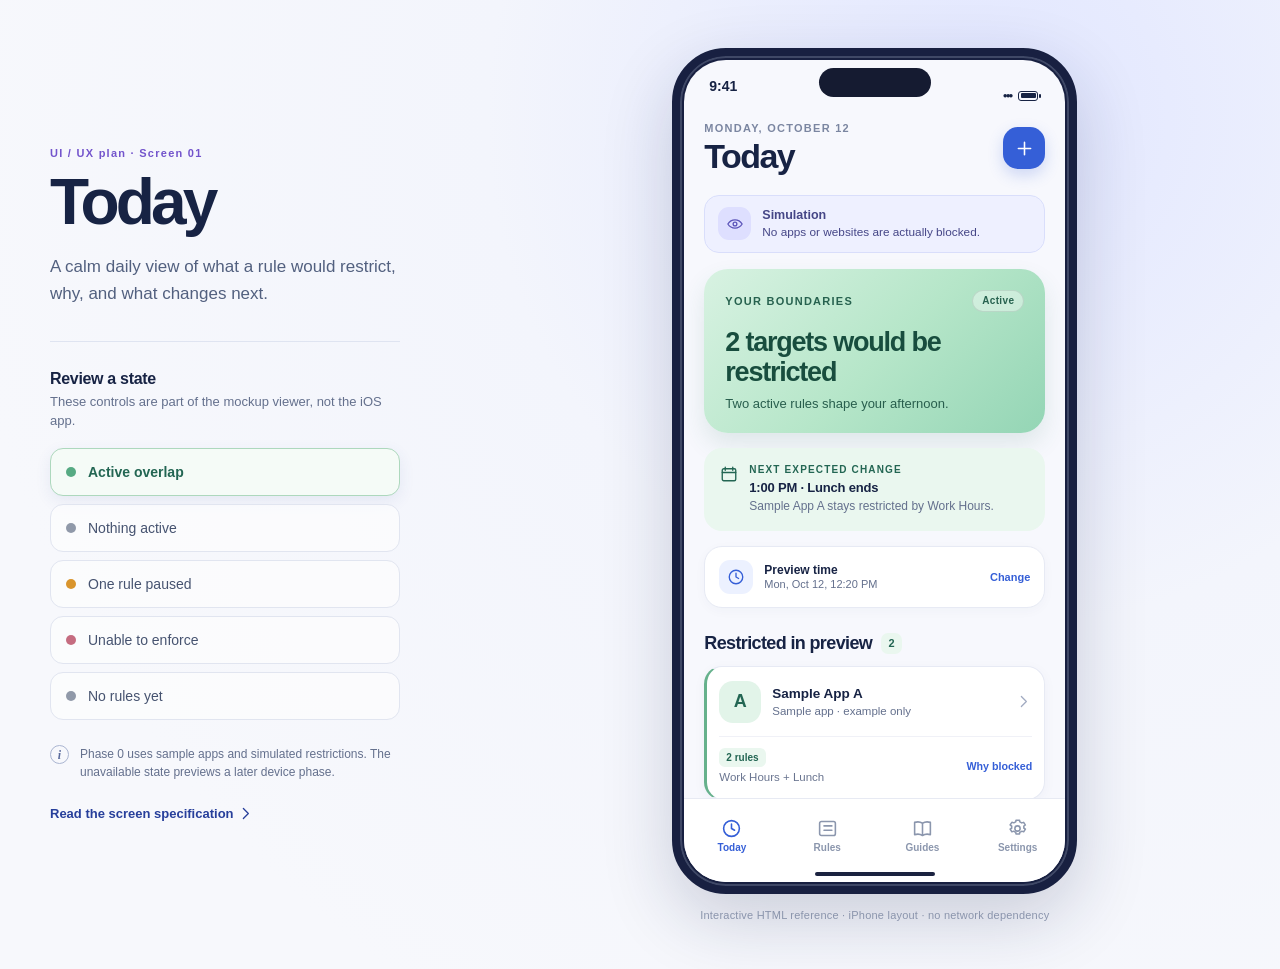
==== mockups/today/index.html @ e0b8168a "Add reusable UI mockup guide and Today prototype" ====
<!doctype html>
<html lang="en">
  <head>
    <meta charset="utf-8" />
    <meta name="viewport" content="width=device-width, initial-scale=1" />
    <meta name="theme-color" content="#eef2ff" />
    <title>Today · Yet Another Luddite App UI plan</title>
    <link rel="stylesheet" href="styles.css" />
    <script src="app.js" defer></script>
  </head>
  <body>
    <!-- SVG symbols are local so this design reference works without a network connection. -->
    <svg class="icon-library" xmlns="http://www.w3.org/2000/svg" aria-hidden="true">
      <symbol id="icon-eye" viewBox="0 0 24 24"><path d="M2.5 12s3.4-5.5 9.5-5.5 9.5 5.5 9.5 5.5-3.4 5.5-9.5 5.5S2.5 12 2.5 12Z"/><circle cx="12" cy="12" r="2.5"/></symbol>
      <symbol id="icon-clock" viewBox="0 0 24 24"><circle cx="12" cy="12" r="9"/><path d="M12 7v5l3.5 2"/></symbol>
      <symbol id="icon-arrow" viewBox="0 0 24 24"><path d="m9 5 7 7-7 7"/></symbol>
      <symbol id="icon-globe" viewBox="0 0 24 24"><circle cx="12" cy="12" r="9"/><path d="M3 12h18M12 3c2.5 2.5 3.8 5.5 3.8 9s-1.3 6.5-3.8 9c-2.5-2.5-3.8-5.5-3.8-9S9.5 5.5 12 3Z"/></symbol>
      <symbol id="icon-plus" viewBox="0 0 24 24"><path d="M12 5v14M5 12h14"/></symbol>
      <symbol id="icon-calendar" viewBox="0 0 24 24"><rect x="3" y="5" width="18" height="16" rx="2"/><path d="M7 3v4M17 3v4M3 10h18"/></symbol>
      <symbol id="icon-list" viewBox="0 0 24 24"><rect x="3" y="4" width="18" height="16" rx="2"/><path d="M8 9h9M8 14h9"/></symbol>
      <symbol id="icon-book" viewBox="0 0 24 24"><path d="M12 6c-2.5-1.7-5.6-2-9-1v14c3.4-1 6.5-.7 9 1 2.5-1.7 5.6-2 9-1V5c-3.4-1-6.5-.7-9 1ZM12 6v14"/></symbol>
      <symbol id="icon-settings" viewBox="0 0 24 24"><circle cx="12" cy="12" r="3"/><path d="M19.2 15.1 21 16.4l-2 3.4-2.1-.8a8 8 0 0 1-2.3 1.3l-.3 2.2h-4l-.3-2.2a8 8 0 0 1-2.3-1.3l-2.1.8-2-3.4 1.8-1.3a8 8 0 0 1 0-2.6L3.6 11l2-3.4 2.1.8a8 8 0 0 1 2.3-1.3L10.3 5h4l.3 2.2a8 8 0 0 1 2.3 1.3l2.1-.8 2 3.4-1.8 1.3a8 8 0 0 1 0 2.6Z" transform="translate(0 -2) scale(1 .9)"/></symbol>
      <symbol id="icon-alert" viewBox="0 0 24 24"><path d="M12 3 2.5 20h19L12 3Z"/><path d="M12 9v5M12 17.5h.01"/></symbol>
      <symbol id="icon-pause" viewBox="0 0 24 24"><rect x="6" y="5" width="4" height="14" rx="1"/><rect x="14" y="5" width="4" height="14" rx="1"/></symbol>
      <symbol id="icon-check" viewBox="0 0 24 24"><path d="m4 12 5 5L20 6"/></symbol>
    </svg>

    <main class="review-layout">
      <!-- Review controls are outside the app. They expose design states for discussion. -->
      <aside class="review-panel" aria-labelledby="review-title">
        <p class="eyebrow">UI / UX plan · Screen 01</p>
        <h1 id="review-title">Today</h1>
        <p class="review-intro">A calm daily view of what a rule would restrict, why, and what changes next.</p>

        <div class="review-divider"></div>
        <h2>Review a state</h2>
        <p class="review-help">These controls are part of the mockup viewer, not the iOS app.</p>
        <div class="scenario-list" role="group" aria-label="Today screen scenarios">
          <button class="scenario-button is-selected" type="button" data-scenario="overlap" aria-pressed="true"><span class="scenario-dot dot-overlap"></span><span>Active overlap</span></button>
          <button class="scenario-button" type="button" data-scenario="quiet" aria-pressed="false"><span class="scenario-dot dot-quiet"></span><span>Nothing active</span></button>
          <button class="scenario-button" type="button" data-scenario="paused" aria-pressed="false"><span class="scenario-dot dot-paused"></span><span>One rule paused</span></button>
          <button class="scenario-button" type="button" data-scenario="unavailable" aria-pressed="false"><span class="scenario-dot dot-unavailable"></span><span>Unable to enforce</span></button>
          <button class="scenario-button" type="button" data-scenario="no-rules" aria-pressed="false"><span class="scenario-dot dot-empty"></span><span>No rules yet</span></button>
        </div>

        <div class="review-note">
          <span class="note-mark">i</span>
          <p>Phase 0 uses sample apps and simulated restrictions. The unavailable state previews a later device phase.</p>
        </div>
        <a class="spec-link" href="README.md">Read the screen specification <svg class="icon icon-small"><use href="#icon-arrow" /></svg></a>
      </aside>

      <div class="device-stage">
        <div class="device" aria-label="Interactive iPhone sized mockup of the Today screen">
          <div class="device-screen">
            <div class="status-bar" aria-hidden="true"><span>9:41</span><span class="dynamic-island"></span><span class="status-icons">●●● <span class="battery"></span></span></div>
            <div class="app-scroll">
              <header class="app-header">
                <div>
                  <p class="app-overline" id="today-date">MONDAY, OCTOBER 12</p>
                  <h2>Today</h2>
                </div>
                <button class="icon-button add-button" type="button" id="add-rule-button" aria-label="Add rule"><svg class="icon"><use href="#icon-plus" /></svg></button>
              </header>

              <div class="simulation-banner" role="note">
                <span class="banner-icon"><svg class="icon"><use href="#icon-eye" /></svg></span>
                <p><strong>Simulation</strong><br />No apps or websites are actually blocked.</p>
              </div>

              <section class="summary-card" id="summary" aria-labelledby="summary-title">
                <div class="summary-topline"><span class="summary-kicker">YOUR BOUNDARIES</span><span class="summary-status" id="summary-status"></span></div>
                <h3 id="summary-title"></h3>
                <p id="summary-description"></p>
              </section>

              <section class="next-card" id="next-change" aria-labelledby="next-title">
                <span class="next-icon"><svg class="icon"><use id="next-icon-use" href="#icon-calendar" /></svg></span>
                <div><p class="next-label" id="next-label">NEXT EXPECTED CHANGE</p><h3 id="next-title"></h3><p id="next-description"></p></div>
              </section>

              <details class="preview-control" id="preview-control">
                <summary>
                  <span class="preview-icon"><svg class="icon"><use href="#icon-clock" /></svg></span>
                  <span class="preview-copy"><strong>Preview time</strong><small id="preview-time-label"></small></span>
                  <span class="preview-change">Change</span>
                </summary>
                <div class="preview-expanded">
                  <label for="preview-datetime">See how your rules look at another time</label>
                  <input id="preview-datetime" type="datetime-local" value="2026-10-12T12:20" />
                  <button id="reset-preview" type="button">Reset to demo time</button>
                </div>
              </details>

              <section class="targets-section" aria-labelledby="targets-title">
                <div class="section-heading"><h3 id="targets-title">Restricted in preview</h3><span class="section-count" id="target-count">0</span></div>
                <div id="target-list" class="target-list"></div>
              </section>
            </div>

            <nav class="tab-bar" aria-label="Primary navigation">
              <button class="tab is-current" type="button" aria-current="page"><svg class="icon"><use href="#icon-clock" /></svg><span>Today</span></button>
              <button class="tab" type="button" data-future-tab="Rules"><svg class="icon"><use href="#icon-list" /></svg><span>Rules</span></button>
              <button class="tab" type="button" data-future-tab="Guides"><svg class="icon"><use href="#icon-book" /></svg><span>Guides</span></button>
              <button class="tab" type="button" data-future-tab="Settings"><svg class="icon"><use href="#icon-settings" /></svg><span>Settings</span></button>
            </nav>
            <div class="home-indicator" aria-hidden="true"></div>
            <div class="prototype-toast" id="prototype-toast" role="status" aria-live="polite"></div>
          </div>
        </div>
        <p class="stage-caption">Interactive HTML reference · iPhone layout · no network dependency</p>
      </div>
    </main>
  </body>
</html>
---- mockups/today/styles.css ----
/* Today screen visual plan. Tokens here are the handoff values for SwiftUI assets. */
:root {
  --ink: #172344;
  --muted: #64708d;
  --blue: #355fd7;
  --blue-deep: #273f9b;
  --purple: #7354cc;
  --purple-deep: #4b3b92;
  --lavender: #eef0ff;
  --canvas: #f7f8fd;
  --line: #e7eaf4;
  --white: #fff;
  --active: #347e68;
  --active-deep: #236653;
  --active-wash: #eaf7ef;
  --paused: #97560c;
  --paused-wash: #fff0d3;
  --inactive: #5e687c;
  --inactive-wash: #e7eaf0;
  --error: #a1465b;
  --error-wash: #fcecf0;
  --shadow: 0 18px 55px rgb(36 53 111 / 9%);
  --radius-large: 24px;
  --radius-medium: 18px;
}

* { box-sizing: border-box; }
html { font-family: -apple-system, BlinkMacSystemFont, "SF Pro Text", "Segoe UI", sans-serif; color: var(--ink); }
body { margin: 0; background: radial-gradient(circle at 78% 12%, #e1e6ff 0, #f3f5fc 39%, #f7f8fc 80%); }
button, input { font: inherit; }
button { cursor: pointer; }
button:focus-visible, input:focus-visible, summary:focus-visible, a:focus-visible { outline: 3px solid #88a5ff; outline-offset: 3px; }
.icon-library { position: absolute; width: 0; height: 0; overflow: hidden; }
.icon { width: 21px; height: 21px; fill: none; stroke: currentColor; stroke-linecap: round; stroke-linejoin: round; stroke-width: 1.8; flex: none; }
.icon-small { width: 17px; height: 17px; }

/* The viewer shell is deliberately separate from the app screen. */
.review-layout { min-height: 100vh; display: grid; grid-template-columns: minmax(285px, 380px) minmax(420px, 1fr); gap: clamp(40px, 7vw, 120px); align-items: center; width: min(1180px, calc(100% - 64px)); margin: 0 auto; padding: 48px 0; }
.review-panel { max-width: 350px; align-self: center; }
.eyebrow, .app-overline, .summary-kicker, .next-label { font-size: 11px; letter-spacing: .115em; font-weight: 800; }
.eyebrow { color: var(--purple); margin: 0 0 11px; }
.review-panel h1 { font-size: clamp(42px, 5vw, 64px); letter-spacing: -.06em; line-height: 1; margin: 0 0 20px; }
.review-intro { font-size: 17px; line-height: 1.55; color: #52607f; margin: 0; }
.review-divider { height: 1px; background: #dfe4f1; margin: 34px 0 28px; }
.review-panel h2 { font-size: 16px; letter-spacing: -.02em; margin: 0 0 5px; }
.review-help { color: var(--muted); font-size: 13px; line-height: 1.45; margin: 0 0 17px; }
.scenario-list { display: grid; gap: 8px; }
.scenario-button { border: 1px solid #e1e5f0; background: rgb(255 255 255 / 60%); color: #465370; border-radius: 13px; display: flex; align-items: center; gap: 12px; min-height: 48px; padding: 0 15px; font-size: 14px; text-align: left; transition: background .2s, border-color .2s, transform .2s; }
.scenario-button:hover { transform: translateX(2px); background: white; }
.scenario-button.is-selected { color: var(--active-deep); border-color: #add8bd; background: #f5fbf7; box-shadow: 0 5px 16px rgb(58 82 160 / 9%); font-weight: 700; }
.scenario-button.is-selected[data-scenario="paused"] { color: #74430e; border-color: #eec57d; background: #fff9ed; }
.scenario-button.is-selected[data-scenario="quiet"], .scenario-button.is-selected[data-scenario="no-rules"] { color: #4c586c; border-color: #c8cfda; background: #f4f5f7; }
.scenario-button.is-selected[data-scenario="unavailable"] { color: var(--error); border-color: #e4b5bf; background: #fdf5f6; }
.scenario-dot { width: 10px; height: 10px; border-radius: 100%; background: #56aa83; }
.dot-quiet, .dot-empty { background: #9099a9; }.dot-paused { background: #d9952d; }.dot-unavailable { background: #c56c80; }
.review-note { display: flex; align-items: flex-start; gap: 11px; margin-top: 25px; color: var(--muted); font-size: 12px; line-height: 1.5; }
.review-note p { margin: 0; }
.note-mark { border: 1px solid #aab5d1; color: #5a6b9c; border-radius: 100%; flex: none; width: 19px; height: 19px; display: inline-grid; place-items: center; font-weight: 700; font-family: Georgia, serif; font-style: italic; }
.spec-link { display: inline-flex; align-items: center; gap: 3px; margin-top: 24px; text-decoration: none; color: var(--blue-deep); font-size: 13px; font-weight: 700; }
.spec-link:hover { text-decoration: underline; }

/* Device frame is presentation only; .device-screen corresponds to the app canvas. */
.device-stage { display: grid; justify-items: center; }
.device { background: #182041; border: 8px solid #182041; border-radius: 54px; width: 405px; height: 846px; box-shadow: 0 25px 70px rgb(22 32 77 / 19%), inset 0 0 0 2px #3f4866; padding: 4px; }
.device-screen { position: relative; display: flex; flex-direction: column; overflow: hidden; width: 100%; height: 100%; border-radius: 42px; background: var(--canvas); }
.status-bar { height: 55px; padding: 16px 25px 0; display: flex; justify-content: space-between; font-size: 14px; font-weight: 750; line-height: 20px; position: relative; flex: none; }
.dynamic-island { position: absolute; width: 112px; height: 29px; background: #151b31; border-radius: 20px; left: 50%; top: 8px; transform: translateX(-50%); }
.status-icons { display: flex; align-items: center; letter-spacing: -2px; font-size: 8px; padding-right: 2px; }
.battery { border: 1.5px solid currentColor; width: 20px; height: 10px; border-radius: 3px; margin-left: 7px; position: relative; display: inline-block; }
.battery::before { content: ""; position: absolute; inset: 1.5px; background: currentColor; border-radius: 1px; }
.battery::after { content: ""; position: absolute; width: 2px; height: 4px; right: -4px; top: 2px; background: currentColor; border-radius: 1px; }
.app-scroll { overflow-y: auto; flex: 1; scrollbar-width: none; padding: 7px 20px 28px; }
.app-scroll::-webkit-scrollbar { display: none; }
.app-header { display: flex; align-items: center; justify-content: space-between; margin-bottom: 21px; }
.app-overline { color: #7b86a1; margin: 0 0 4px; }
.app-header h2 { margin: 0; font-size: 34px; letter-spacing: -.045em; line-height: 1.06; }
.icon-button { border: 0; display: inline-grid; place-items: center; }
.add-button { color: white; width: 42px; height: 42px; background: var(--blue); border-radius: 15px; box-shadow: 0 6px 15px rgb(53 95 215 / 22%); }
.add-button:hover { background: var(--blue-deep); }
.simulation-banner { display: flex; align-items: center; gap: 11px; padding: 11px 13px; border: 1px solid #d9defb; background: #eef0ff; border-radius: 15px; margin-bottom: 16px; color: #454687; }
.banner-icon { display: inline-grid; place-items: center; flex: none; width: 33px; height: 33px; border-radius: 11px; background: #dedfff; color: #5c55ba; }
.banner-icon .icon { width: 18px; height: 18px; }
.simulation-banner p { font-size: 11.8px; line-height: 1.35; margin: 0; }
.simulation-banner strong { display: inline-block; margin-bottom: 1px; font-size: 12.5px; }

.summary-card { --summary-secondary: #285e4d; --summary-top: #27624f; color: #184d3e; background: linear-gradient(135deg, #d8f2e2 0%, #b6e6c9 52%, #94d5b5 100%); padding: 21px 21px 20px; border-radius: var(--radius-large); box-shadow: 0 12px 24px rgb(53 118 89 / 12%); min-height: 160px; }
.summary-topline { display: flex; justify-content: space-between; align-items: center; gap: 10px; color: var(--summary-top); }
.summary-status { color: inherit; background: rgb(255 255 255 / 40%); border: 1px solid rgb(57 83 70 / 14%); border-radius: 999px; padding: 5px 9px; font-size: 10px; line-height: 1; font-weight: 800; letter-spacing: .035em; }
.summary-card h3 { font-size: 27px; line-height: 1.12; letter-spacing: -.045em; margin: 15px 0 8px; max-width: 265px; }
.summary-card p { font-size: 13px; line-height: 1.35; color: var(--summary-secondary); margin: 0; max-width: 270px; }
.summary-card[data-tone="paused"] { --summary-secondary: #624319; --summary-top: #6d4718; color: #4e3617; background: linear-gradient(135deg, #ffe4ae, #f1bc58); box-shadow: 0 12px 24px rgb(149 102 38 / 14%); }
.summary-card[data-tone="inactive"] { --summary-secondary: #4f5c6e; --summary-top: #596478; color: #2f3a4b; background: linear-gradient(135deg, #edf0f5, #d8dee8); box-shadow: 0 12px 24px rgb(69 79 102 / 8%); }
.summary-card[data-tone="error"] { --summary-secondary: #753746; --summary-top: #82384a; color: #642a39; background: linear-gradient(135deg, #f9dce1, #f2c0ca 52%, #e9a3b2); box-shadow: 0 12px 24px rgb(153 75 94 / 14%); }
.summary-card[data-tone="paused"] .summary-status, .summary-card[data-tone="inactive"] .summary-status { background: rgb(255 255 255 / 40%); border-color: rgb(73 64 52 / 13%); }

.preview-control { background: var(--white); border: 1px solid var(--line); border-radius: var(--radius-medium); margin: 15px 0 25px; box-shadow: 0 3px 12px rgb(35 52 98 / 3%); }
.preview-control summary { display: flex; align-items: center; gap: 11px; list-style: none; cursor: pointer; padding: 13px 14px; }
.preview-control summary::-webkit-details-marker { display: none; }
.preview-icon { color: var(--blue); background: #ecf1ff; width: 34px; height: 34px; border-radius: 11px; display: grid; place-items: center; }
.preview-icon .icon { width: 18px; height: 18px; }
.preview-copy { display: grid; gap: 1px; flex: 1; }
.preview-copy strong { font-size: 12px; }.preview-copy small { font-size: 11px; color: var(--muted); }
.preview-change { font-size: 11px; color: var(--blue); font-weight: 700; }
.preview-expanded { border-top: 1px solid var(--line); padding: 13px 14px 15px; display: grid; gap: 9px; }
.preview-expanded label { font-size: 11px; color: var(--muted); }
.preview-expanded input { width: 100%; border: 1px solid #cfd7ef; border-radius: 9px; padding: 9px; color: var(--ink); background: white; font-size: 12px; }
.preview-expanded button { border: 0; background: transparent; color: var(--blue); justify-self: start; padding: 3px 0; font-size: 11px; font-weight: 700; }

.section-heading { display: flex; align-items: center; gap: 9px; margin-bottom: 12px; }
.section-heading h3 { margin: 0; font-size: 18px; letter-spacing: -.035em; }
.section-count { display: grid; place-items: center; background: var(--active-wash); color: var(--active-deep); border-radius: 7px; min-width: 21px; height: 21px; font-size: 11px; font-weight: 800; }
.targets-section[data-tone="paused"] .section-count { background: var(--paused-wash); color: var(--paused); }
.targets-section[data-tone="inactive"] .section-count { background: var(--inactive-wash); color: var(--inactive); }
.targets-section[data-tone="error"] .section-count { background: var(--error-wash); color: var(--error); }
.target-list { display: grid; gap: 10px; }
.target-card { border: 1px solid var(--line); border-left: 3px solid #66b18c; background: var(--white); border-radius: var(--radius-medium); padding: 14px 12px; box-shadow: 0 3px 13px rgb(31 48 99 / 4%); }
.target-main { display: flex; align-items: center; gap: 11px; }
.target-icon { width: 42px; height: 42px; flex: none; display: grid; place-items: center; border-radius: 14px; font-size: 18px; font-weight: 750; }
.target-icon.app { color: var(--active-deep); background: #e2f4e9; }.target-icon.site { color: #387e78; background: #e4f3f0; }
.target-name-group { min-width: 0; flex: 1; }
.target-name { display: block; font-size: 13.5px; font-weight: 750; line-height: 1.2; white-space: nowrap; overflow: hidden; text-overflow: ellipsis; }
.target-type { display: block; color: var(--muted); font-size: 11.5px; margin-top: 3px; }
.target-chevron { width: 17px; height: 17px; color: #a2abc2; }
.rule-pill { display: inline-flex; align-items: center; width: fit-content; font-size: 10px; font-weight: 750; color: var(--active-deep); background: var(--active-wash); border-radius: 6px; padding: 4px 7px; }
.rule-pill.is-warning { color: var(--error); background: var(--error-wash); }
.target-foot { border-top: 1px solid #f0f1f7; margin-top: 13px; padding-top: 10px; display: flex; align-items: center; justify-content: space-between; gap: 8px; }
.target-reasons { color: #6a7590; font-size: 11.5px; line-height: 1.3; }
.text-link { color: var(--blue); background: none; border: 0; padding: 2px 0; font-weight: 750; font-size: 10.7px; white-space: nowrap; }
.text-link:hover { text-decoration: underline; }
.target-card.is-unavailable { border-color: #f0cbd2; border-left: 3px solid #c36c7f; }
.target-card.is-unavailable .target-icon { color: var(--error); background: var(--error-wash); }
.target-card.is-unavailable .target-foot { border-color: #fbe9ef; }
.target-card.is-unavailable .target-reasons { color: var(--error); }
.empty-state { background: #f5f6f8; border: 1px dashed #c5cbd5; border-radius: var(--radius-medium); padding: 23px 18px; text-align: center; }
.empty-symbol { display: grid; place-items: center; margin: 0 auto 11px; width: 40px; height: 40px; background: #e4e8ef; color: var(--inactive); border-radius: 14px; }
.empty-state h4 { font-size: 14px; letter-spacing: -.02em; margin: 0 0 5px; }
.empty-state p { color: var(--muted); font-size: 11.5px; line-height: 1.45; margin: 0 auto; max-width: 240px; }
.empty-state .text-link { display: inline-block; margin-top: 13px; font-size: 11px; }

.next-card { display: flex; align-items: flex-start; gap: 11px; border-radius: var(--radius-medium); background: var(--active-wash); padding: 16px; margin-top: 15px; }
.next-icon { color: var(--active-deep); padding-top: 1px; }.next-icon .icon { width: 18px; height: 18px; }
.next-label { color: var(--active-deep); margin: 0 0 5px; font-size: 10px; }
.next-card h3 { font-size: 13px; margin: 0 0 3px; letter-spacing: -.015em; }
.next-card p:last-child { color: var(--muted); font-size: 12px; line-height: 1.4; margin: 0; }
.next-card[data-tone="paused"] { background: #fff4df; }.next-card[data-tone="paused"] .next-icon, .next-card[data-tone="paused"] .next-label { color: var(--paused); }
.next-card[data-tone="inactive"] { background: #edf0f4; }.next-card[data-tone="inactive"] .next-icon, .next-card[data-tone="inactive"] .next-label { color: var(--inactive); }
.next-card[data-tone="error"] { background: var(--error-wash); }.next-card[data-tone="error"] .next-icon, .next-card[data-tone="error"] .next-label { color: var(--error); }
.tab-bar { height: 67px; flex: none; display: grid; grid-template-columns: repeat(4, 1fr); border-top: 1px solid #e7eaf3; background: rgb(255 255 255 / 96%); padding-top: 7px; }
.tab { display: grid; justify-items: center; align-content: center; gap: 3px; border: 0; background: transparent; color: #8b96ad; font-size: 10px; font-weight: 650; }
.tab .icon { width: 21px; height: 21px; }.tab.is-current { color: var(--blue); }
.home-indicator { height: 17px; flex: none; background: white; position: relative; }.home-indicator::after { content: ""; position: absolute; bottom: 6px; left: 50%; transform: translateX(-50%); width: 120px; height: 4px; border-radius: 5px; background: #1b2340; }
.prototype-toast { position: absolute; z-index: 4; left: 50%; bottom: 95px; transform: translate(-50%, 12px); max-width: 85%; width: max-content; color: #fff; background: #263257; box-shadow: 0 12px 25px rgb(13 23 59 / 25%); border-radius: 11px; padding: 10px 13px; opacity: 0; pointer-events: none; font-size: 12px; text-align: center; transition: opacity .2s, transform .2s; }
.prototype-toast.is-visible { opacity: 1; transform: translate(-50%, 0); }
.stage-caption { color: #8a94ac; font-size: 11px; text-align: center; margin: 15px 0 0; letter-spacing: .02em; }

@media (max-width: 850px) {
  .review-layout { grid-template-columns: 1fr; gap: 32px; width: min(540px, calc(100% - 36px)); padding: 28px 0 36px; }
  .review-panel { max-width: none; }.review-panel h1 { font-size: 44px; margin-bottom: 11px; }.review-intro { font-size: 15px; }
  .review-divider { margin: 22px 0 18px; }.scenario-list { grid-template-columns: repeat(2, 1fr); }
  .review-note, .spec-link { margin-top: 16px; }
}
@media (max-width: 460px) {
  .review-layout { width: 100%; padding: 0; gap: 0; }
  .review-panel { padding: 24px 19px; }.review-panel h1 { font-size: 38px; }
  .review-help { margin-bottom: 12px; }.scenario-button { font-size: 12px; padding: 0 10px; min-height: 42px; gap: 7px; }
  .device { width: 100%; height: min(850px, 100dvh); min-height: 680px; border: 0; padding: 0; border-radius: 0; box-shadow: none; }
  .device-screen { border-radius: 0; }.stage-caption { display: none; }
}
@media (prefers-reduced-motion: reduce) { *, *::before, *::after { transition-duration: .01ms !important; animation-duration: .01ms !important; } }
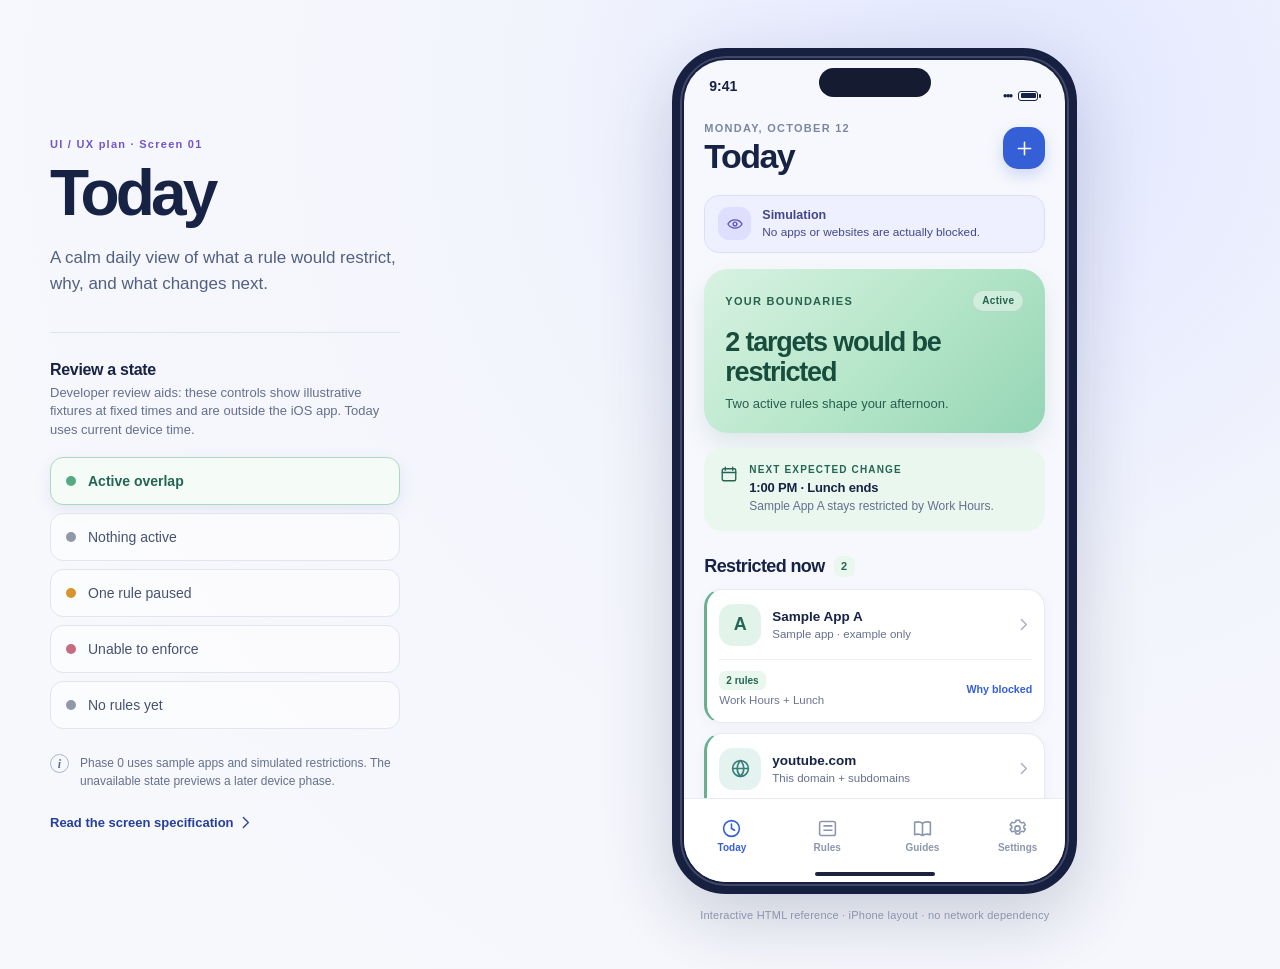
==== commit 6e1ca9f0: "docs: remove Today prototype time preview controls" ====
--- a/mockups/today/index.html
+++ b/mockups/today/index.html
@@ -34,7 +34,7 @@
 
         <div class="review-divider"></div>
         <h2>Review a state</h2>
-        <p class="review-help">These controls are part of the mockup viewer, not the iOS app.</p>
+        <p class="review-help">Developer review aids: these controls show illustrative fixtures at fixed times and are outside the iOS app. Today uses current device time.</p>
         <div class="scenario-list" role="group" aria-label="Today screen scenarios">
           <button class="scenario-button is-selected" type="button" data-scenario="overlap" aria-pressed="true"><span class="scenario-dot dot-overlap"></span><span>Active overlap</span></button>
           <button class="scenario-button" type="button" data-scenario="quiet" aria-pressed="false"><span class="scenario-dot dot-quiet"></span><span>Nothing active</span></button>
@@ -79,21 +79,8 @@
                 <div><p class="next-label" id="next-label">NEXT EXPECTED CHANGE</p><h3 id="next-title"></h3><p id="next-description"></p></div>
               </section>
 
-              <details class="preview-control" id="preview-control">
-                <summary>
-                  <span class="preview-icon"><svg class="icon"><use href="#icon-clock" /></svg></span>
-                  <span class="preview-copy"><strong>Preview time</strong><small id="preview-time-label"></small></span>
-                  <span class="preview-change">Change</span>
-                </summary>
-                <div class="preview-expanded">
-                  <label for="preview-datetime">See how your rules look at another time</label>
-                  <input id="preview-datetime" type="datetime-local" value="2026-10-12T12:20" />
-                  <button id="reset-preview" type="button">Reset to demo time</button>
-                </div>
-              </details>
-
               <section class="targets-section" aria-labelledby="targets-title">
-                <div class="section-heading"><h3 id="targets-title">Restricted in preview</h3><span class="section-count" id="target-count">0</span></div>
+                <div class="section-heading"><h3 id="targets-title">Restricted now</h3><span class="section-count" id="target-count">0</span></div>
                 <div id="target-list" class="target-list"></div>
               </section>
             </div>
--- a/mockups/today/styles.css
+++ b/mockups/today/styles.css
@@ -27,9 +27,9 @@
 * { box-sizing: border-box; }
 html { font-family: -apple-system, BlinkMacSystemFont, "SF Pro Text", "Segoe UI", sans-serif; color: var(--ink); }
 body { margin: 0; background: radial-gradient(circle at 78% 12%, #e1e6ff 0, #f3f5fc 39%, #f7f8fc 80%); }
-button, input { font: inherit; }
+button { font: inherit; }
 button { cursor: pointer; }
-button:focus-visible, input:focus-visible, summary:focus-visible, a:focus-visible { outline: 3px solid #88a5ff; outline-offset: 3px; }
+button:focus-visible, a:focus-visible { outline: 3px solid #88a5ff; outline-offset: 3px; }
 .icon-library { position: absolute; width: 0; height: 0; overflow: hidden; }
 .icon { width: 21px; height: 21px; fill: none; stroke: currentColor; stroke-linecap: round; stroke-linejoin: round; stroke-width: 1.8; flex: none; }
 .icon-small { width: 17px; height: 17px; }
@@ -93,18 +93,7 @@
 .summary-card[data-tone="error"] { --summary-secondary: #753746; --summary-top: #82384a; color: #642a39; background: linear-gradient(135deg, #f9dce1, #f2c0ca 52%, #e9a3b2); box-shadow: 0 12px 24px rgb(153 75 94 / 14%); }
 .summary-card[data-tone="paused"] .summary-status, .summary-card[data-tone="inactive"] .summary-status { background: rgb(255 255 255 / 40%); border-color: rgb(73 64 52 / 13%); }
 
-.preview-control { background: var(--white); border: 1px solid var(--line); border-radius: var(--radius-medium); margin: 15px 0 25px; box-shadow: 0 3px 12px rgb(35 52 98 / 3%); }
-.preview-control summary { display: flex; align-items: center; gap: 11px; list-style: none; cursor: pointer; padding: 13px 14px; }
-.preview-control summary::-webkit-details-marker { display: none; }
-.preview-icon { color: var(--blue); background: #ecf1ff; width: 34px; height: 34px; border-radius: 11px; display: grid; place-items: center; }
-.preview-icon .icon { width: 18px; height: 18px; }
-.preview-copy { display: grid; gap: 1px; flex: 1; }
-.preview-copy strong { font-size: 12px; }.preview-copy small { font-size: 11px; color: var(--muted); }
-.preview-change { font-size: 11px; color: var(--blue); font-weight: 700; }
-.preview-expanded { border-top: 1px solid var(--line); padding: 13px 14px 15px; display: grid; gap: 9px; }
-.preview-expanded label { font-size: 11px; color: var(--muted); }
-.preview-expanded input { width: 100%; border: 1px solid #cfd7ef; border-radius: 9px; padding: 9px; color: var(--ink); background: white; font-size: 12px; }
-.preview-expanded button { border: 0; background: transparent; color: var(--blue); justify-self: start; padding: 3px 0; font-size: 11px; font-weight: 700; }
+.targets-section { margin-top: 25px; }
 
 .section-heading { display: flex; align-items: center; gap: 9px; margin-bottom: 12px; }
 .section-heading h3 { margin: 0; font-size: 18px; letter-spacing: -.035em; }
